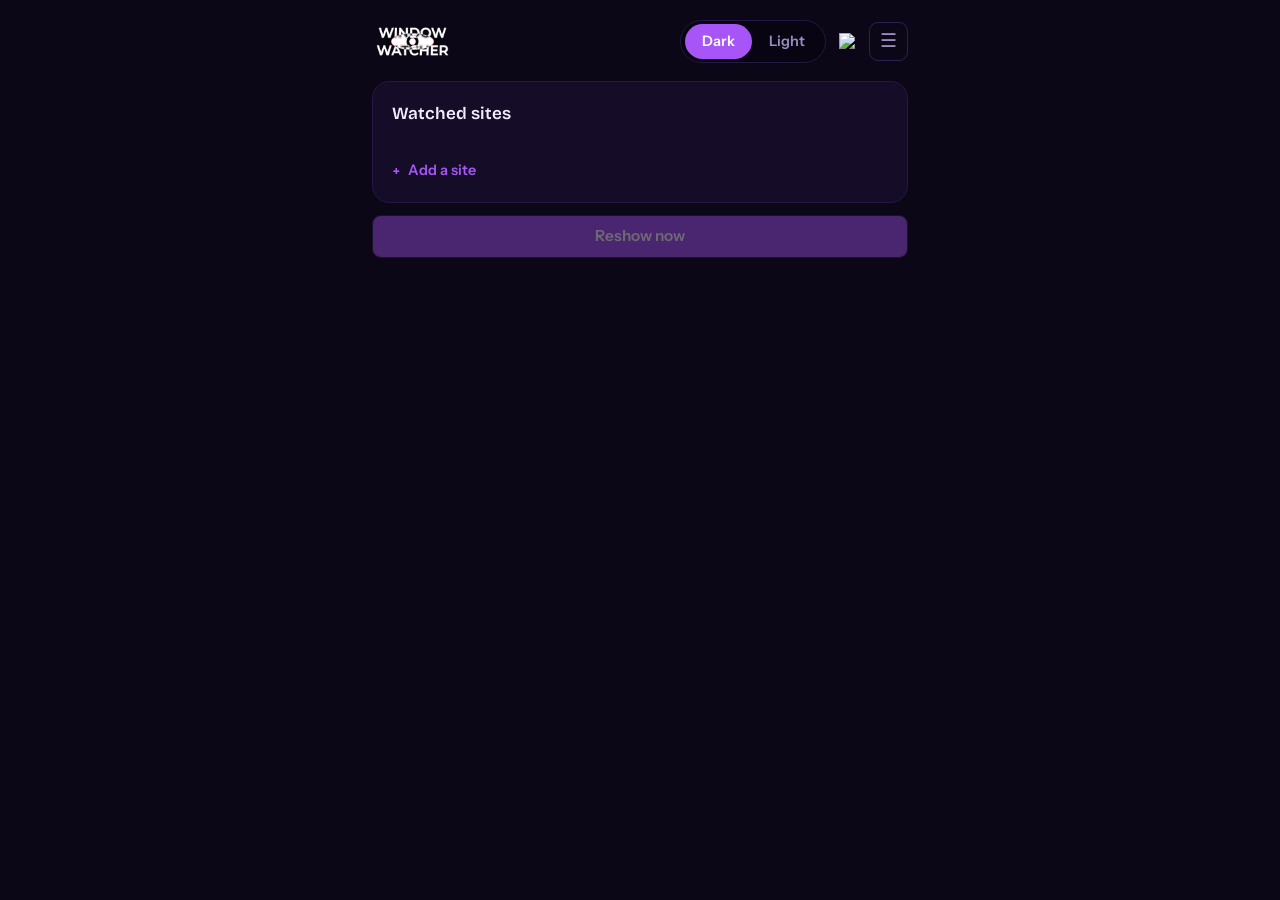
==== index.html @ 727615e8 "Fix HTML formatting issues and clean up code" ====
<!doctype html>
<html lang="en" data-theme="dark">
<head>
<meta charset="utf-8">
<meta name="viewport" content="width=device-width, initial-scale=1">
<title>Window Watcher</title>
<link rel="preconnect" href="https://fonts.googleapis.com">
<link rel="preconnect" href="https://fonts.gstatic.com" crossorigin>
<link href="https://fonts.googleapis.com/css2?family=Bricolage+Grotesque:opsz,wght@12..96,600;12..96,700&family=Instrument+Sans:wght@400;500;600&family=Space+Mono:wght@400&display=swap" rel="stylesheet">
<link rel="stylesheet" href="./style.css">
</head>
<body>
<div class="wrap">

  <header>
    <div class="brand">
      <img class="logo-dark" src="./images/windowwatcher-logo-darkmode.png" alt="Window Watcher">
      <img class="logo-light" src="./images/windowwatcher-logo-lightmode.png" alt="Window Watcher">
    </div>
    <div class="hgroup">
      <div class="seg" role="group" aria-label="Theme"><button id="thDark" aria-pressed="true">Dark</button><button id="thLight" aria-pressed="false">Light</button></div>
      <img id="statusIcon" alt="Disconnected" data-state="disconnected" title="Disconnected">
      <button class="iconbtn" id="menuBtn" aria-expanded="false" aria-label="Menu">☰</button>
    </div>
</header>

  <nav id="menu" hidden>
    <button data-view="behavior">Behavior</button>
    <button data-view="connection">Connection</button>
  </nav>

  <div class="notice" id="offline">
    <span>Not connected to Streamer.bot.</span>
    <button class="linkbtn" id="retryBtn">Retry</button>
    <a href="https://themadcurve.notion.site/Window-Watcher-3b947d7b963780dcb2dbd20a4332dcca" id="guideLink" target="_blank" rel="noopener">Setup guide</a>
  </div>

  <!-- HOME: watched sites -->
  <section class="view" id="view-sites">
    <section class="card">
      <h2>Watched sites</h2>
      <div id="siteList"></div>
      <details class="disclosure">
        <summary>Add a site</summary>
        <div class="addgrid">
          <div class="full"><label for="asName">Name</label><input class="inp" id="asName" placeholder="SoundCloud"></div>
          <div class="full"><label for="asSuffix">Tab title ends with</label><input class="inp mono" id="asSuffix" placeholder=" - SoundCloud"></div>
          <div><label for="asMode">Show</label><select class="inp" id="asMode"><option value="full">Full title</option><option value="media">Track • artist</option></select></div>
          <div><label for="asColor">Icon color</label><input class="inp" id="asColor" type="color" value="#a855f7"></div>
          <div class="full"><button class="btn primary" id="addBtn">Add site</button></div>
        </div>
      </details>
    </section>
    <button class="btn primary" id="reshowBtn" disabled>Reshow now</button>
    <div class="subtle" id="saveState"></div>
  </section>

  <!-- BEHAVIOR -->
  <section class="view" id="view-behavior" hidden>
    <div class="subhead"><button class="back" data-back>‹ Back</button><h1>Behavior</h1></div>
    <section class="card">
      <div class="field"><label>On-screen time <span class="val" id="durVal">30s</span></label><input type="range" id="duration" min="5" max="120" step="1" value="30"></div>
      <div class="row"><span class="lbl">Alignment</span>
        <div class="seg" role="group" aria-label="Alignment"><button id="alLeft" aria-pressed="false">Left</button><button id="alCenter" aria-pressed="true">Center</button><button id="alRight" aria-pressed="false">Right</button></div>
      </div>
      <div class="row"><span class="lbl">Show artist line</span><input type="checkbox" class="toggle" id="showArtist" checked></div>
      <details class="disclosure"><summary>Fade timing</summary>
        <div class="grid2">
          <div class="field"><label>Fade in <span class="val" id="inVal">800ms</span></label><input type="range" id="fadeIn" min="200" max="2000" step="50" value="800"></div>
          <div class="field"><label>Fade out <span class="val" id="outVal">600ms</span></label><input type="range" id="fadeOut" min="200" max="2000" step="50" value="600"></div>
        </div>
      </details>
      <p class="subtle left">Resize the box by scaling the browser source in OBS.</p>
    </section>
    <div class="previewSlot"></div>
  </section>

  <!-- CONNECTION -->
  <section class="view" id="view-connection" hidden>
    <div class="subhead"><button class="back" data-back>‹ Back</button><h1>Connection</h1></div>
    <section class="card">
      <div class="statusline"><img id="statusIcon2" alt=""><b id="connText">Disconnected</b><button class="linkbtn" id="retryBtn2">Reconnect</button></div>
      <div class="grid2">
        <div class="field"><label for="sbHost">Address</label><input class="inp mono" id="sbHost" value="127.0.0.1"></div>
        <div class="field"><label for="sbPort">Port</label><input class="inp mono" id="sbPort" value="8080"></div>
      </div>
      <div class="field"><label for="sbPass">Password (optional)</label><input class="inp mono" id="sbPass" type="password" placeholder="none"></div>
    </section>
    <section class="card">
      <h2>OBS overlay</h2>
      <button class="btn primary" id="overlayBtn">Copy overlay URL</button>
      <details class="disclosure export"><summary>Raw config</summary><pre id="configOut">{}</pre>
        <div class="btns"><button class="btn ghost" id="copyCfg">Copy config JSON</button></div>
      </details>
    </section>
  </section>

</div>

<!-- preview block, relocated into the active view -->
<div id="previewHolder" hidden>
  <div id="previewBlock">
    <section class="card">
      <h2>Preview <span class="side">live box</span></h2>
      <div class="stage">
        <div class="checker"></div>
        <div class="box" id="box">
          <div class="bi" id="bIcon">Y</div>
          <div><div class="bp" id="bPrimary">This is a Preview</div><div class="bs" id="bSecondary"></div></div>
        </div>
      </div>
      <div class="btns"><button class="btn ghost" id="testBtn">Test pop</button><button class="btn ghost" id="exitBtn">Play exit</button></div>
    </section>
  </div>
</div>

<div class="toast" id="toast"></div>

<script src="./script.js"></script>
</body>
</html>
---- style.css ----
:root{
  --accent:#a855f7;
  --font-display:"Bricolage Grotesque",system-ui,sans-serif;
  --font-body:"Instrument Sans",system-ui,sans-serif;
  --font-mono:"Space Mono",ui-monospace,monospace;
  --ease:cubic-bezier(.22,.61,.36,1);
  --ok:#3fd17a; --warn:#f5b544;

  --r-sm:.5rem; --r-md:.7rem; --r-lg:.95rem;
  --pad:1.05rem;      /* card padding */
  --gap:.7rem;        /* between cards */
  --stack:.85rem;     /* between items within a card */
  --ctl:2.4rem;       /* control height */
}
html[data-theme="dark"]{
  --bg:#0c0716;
  --bg-deep:#080411;
  --surface:#150d28;
  --raised:#1d1440;
  --border:#2c2150;
  --border-soft:#221944;
  --text:#f2ecff;
  --muted:#9a8cc0;
  --faint:#6b5f8e;
}

html[data-theme="light"]{
  --bg:#f4f1fb;
  --bg-deep:#ebe6f7;
  --surface:#fff;
  --raised:#faf8ff;
  --border:#ddd5f0;
  --border-soft:#e8e2f6;
  --text:#1c1233;
  --muted:#5f5480;
  --faint:#9a90b8;
}

/* the whole UI scales with the dock width */
html{
  font-size: clamp(11px, 3vw, 18px);
}

*{ box-sizing:border-box; }
body{
  margin:0;
  background:var(--bg);
  color:var(--text);
  font-family:var(--font-body);
  font-size:.95rem; line-height:1.5;
  -webkit-font-smoothing:antialiased;
  transition:background .3s var(--ease), color .3s var(--ease);
}
.wrap{
  max-width:32rem;
  margin:0 auto;
  padding:1rem 1.1rem 2.5rem;
}

/* header */
header{
  display:flex;
  align-items:center;
  justify-content:space-between;
  height:2.6rem;
  margin-bottom:.9rem;
}

.brand{ display:flex; align-items:center; }
.brand img{ height:1.7rem; width:auto; display:block; }
html[data-theme="dark"] .brand .logo-light{ display:none; }
html[data-theme="light"] .brand .logo-dark{ display:none; }

.hgroup{
  display:flex;
  align-items:center;
  gap:.7rem;
}

#statusIcon{
  width:.95rem;
  height:.95rem;
  display:block;
}

.iconbtn{
  appearance:none;
  background:transparent;
  border:1px solid var(--border);
  color:var(--muted);
  width:2.2rem;
  height:2.2rem;
  border-radius:var(--r-sm);
  cursor:pointer;
  font-size:1.05rem;
  line-height:1;
  display:grid;
  place-items:center; transition:border-color .2s, color .2s; }

.iconbtn:hover,

.iconbtn[aria-expanded="true"]{
  border-color:var(--accent);
  color:var(--accent);
}

/* menu sheet */
#menu{
  margin-bottom:.9rem;
  background:var(--surface);
  border:1px solid var(--border-soft);
  border-radius:var(--r-lg); overflow:hidden;
}

#menu[hidden]{
  display:none;
}

#menu button{
  appearance:none; width:100%;
  text-align:left;
  background:transparent;
  border:0;
  border-top:1px solid var(--border-soft);
  color:var(--text);
  font:inherit;
  font-weight:600;
  padding:.9rem 1rem;
  cursor:pointer;
  display:flex;
  align-items:center;
  justify-content:space-between;
  transition:background .15s;
}

#menu button:first-child{
  border-top:0;
}

#menu button:hover{
  background:var(--raised);
  color:var(--accent);
}

#menu button::after{
  content:"›";
  color:var(--faint);
  font-size:1.1rem;
}

/* offline notice */
.notice{ display:none; align-items:center; gap:.6rem; flex-wrap:wrap; background:color-mix(in srgb, var(--warn) 12%, var(--surface)); border:1px solid color-mix(in srgb, var(--warn) 35%, var(--border)); border-radius:var(--r-md); padding:.7rem .8rem; font-size:.85rem; margin-bottom:.9rem; }
.notice[data-show="1"]{ display:flex; }
.notice a{ color:var(--accent); }
.linkbtn{ appearance:none; background:transparent; border:0; color:var(--accent); font:inherit; font-weight:600; cursor:pointer; padding:0; text-decoration:underline; }

/* sub-page header */
.subhead{ display:flex; align-items:center; gap:.7rem; margin-bottom:.9rem; }
.back{ appearance:none; background:transparent; border:1px solid var(--border); color:var(--muted); border-radius:var(--r-sm); height:2.2rem; padding:0 .8rem; cursor:pointer; font:inherit; font-weight:600; font-size:.85rem; display:inline-flex; align-items:center; transition:.2s; }
.back:hover{ border-color:var(--accent); color:var(--text); }
.subhead h1{ margin:0; font-family:var(--font-display); font-weight:700; font-size:1.25rem; letter-spacing:-.01em; }

/* cards — even vertical rhythm via flex gap */
.card{ background:var(--surface); border:1px solid var(--border-soft); border-radius:var(--r-lg); padding:var(--pad); margin-bottom:var(--gap); display:flex; flex-direction:column; gap:var(--stack); }
.card h2{ margin:0; font-family:var(--font-display); font-weight:600; font-size:.95rem; display:flex; align-items:center; justify-content:space-between; }
.card h2 .side{ font-family:var(--font-mono); font-size:.62rem; color:var(--faint); font-weight:400; letter-spacing:.1em; text-transform:uppercase; }

/* aligned label/control row */
.row{ display:flex; align-items:center; justify-content:space-between; gap:.75rem; min-height:var(--ctl); }
.lbl{ font-size:.85rem; font-weight:500; }

/* segmented */
.seg{ display:inline-flex; background:var(--bg-deep); border:1px solid var(--border-soft); border-radius:999px; padding:.18rem; }
.seg button{ appearance:none; border:0; background:transparent; color:var(--muted); font:inherit; font-weight:600; font-size:.8rem; padding:.35rem .95rem; border-radius:999px; cursor:pointer; transition:.2s; }
.seg button[aria-pressed="true"]{ background:var(--accent); color:#fff; }

/* accent */
.swatches{ display:flex; flex-wrap:wrap; gap:.55rem; }
.swatch{ width:1.9rem; height:1.9rem; border-radius:.5rem; border:2px solid transparent; cursor:pointer; transition:transform .15s; }
.swatch:hover{ transform:translateY(-2px); }
.swatch[aria-pressed="true"]{ border-color:var(--text); box-shadow:0 0 0 3px var(--surface), 0 0 10px color-mix(in srgb, var(--swatch) 55%, transparent); }
.hexrow{ display:flex; align-items:center; gap:.55rem; }
.hexdot{ width:1.9rem; height:1.9rem; border-radius:.45rem; border:1px solid var(--border); background:var(--accent); flex-shrink:0; }
.hexrow .note{ color:var(--faint); font-size:.78rem; }

/* inputs */
.inp{ font-family:var(--font-body); font-size:.85rem; background:var(--bg-deep); color:var(--text); border:1px solid var(--border); border-radius:var(--r-sm); padding:0 .7rem; height:var(--ctl); width:100%; }
.inp.mono{ font-family:var(--font-mono); }
select.inp{ padding:0 .5rem; }
.inp[type="color"]{ padding:.2rem; cursor:pointer; }
.inp:focus-visible{ outline:2px solid var(--accent); outline-offset:1px; }
.hexrow .inp{ width:6.5rem; text-transform:uppercase; }

/* site rows — aligned grid */
.site{ display:grid; grid-template-columns:2rem 1fr auto auto; align-items:center; gap:.7rem; padding:.55rem 0; border-top:1px solid var(--border-soft); }
.site:first-child{ border-top:0; }
.site .si{ width:2rem; height:2rem; border-radius:.5rem; display:grid; place-items:center; color:#fff; font-family:var(--font-display); font-weight:700; font-size:.9rem; background:var(--sc,var(--accent)); }
.site[data-on="false"] .si{ filter:grayscale(1); opacity:.4; }
.site .nm{ font-weight:600; font-size:.85rem; }
.site .dt{ font-family:var(--font-mono); font-size:.66rem; color:var(--muted); margin-top:1px; }
.x{ appearance:none; background:transparent; border:1px solid var(--border); color:var(--muted); width:1.7rem; height:1.7rem; border-radius:.45rem; cursor:pointer; font-size:.9rem; line-height:1; }
.x:hover{ border-color:#ff8080; color:#ff9d9d; }
.toggle{ appearance:none; width:2.7rem; height:1.5rem; background:var(--border); border-radius:999px; position:relative; cursor:pointer; transition:background .2s; flex-shrink:0; }
.toggle::after{ content:""; position:absolute; top:.18rem; left:.18rem; width:1.14rem; height:1.14rem; border-radius:50%; background:#fff; transition:transform .2s; }
.toggle:checked{ background:var(--accent); }
.toggle:checked::after{ transform:translateX(1.2rem); }
.toggle:focus-visible{ outline:2px solid var(--accent); outline-offset:2px; }

/* disclosures */
.disclosure > summary{ list-style:none; cursor:pointer; font-size:.8rem; font-weight:600; color:var(--accent); display:inline-flex; align-items:center; gap:.4rem; }
.disclosure > summary::-webkit-details-marker{ display:none; }
.disclosure > summary::before{ content:"+"; font-family:var(--font-mono); }
.disclosure[open] > summary::before{ content:"–"; }
.addgrid{ display:grid; grid-template-columns:1fr 1fr; gap:.7rem; margin-top:.85rem; }
.addgrid .full{ grid-column:1 / -1; }
.addgrid label, .field label{ display:block; font-size:.75rem; font-weight:600; color:var(--muted); margin-bottom:.35rem; }

/* window picker list */
#winList{ border:1px solid var(--border-soft); border-radius:var(--r-sm); overflow:hidden; }
#winList[hidden]{ display:none; }
#winList button{ appearance:none; width:100%; text-align:left; background:var(--bg-deep); border:0; border-top:1px solid var(--border-soft); color:var(--text); font:inherit; font-size:.8rem; padding:.6rem .7rem; cursor:pointer; white-space:nowrap; overflow:hidden; text-overflow:ellipsis; }
#winList button:first-child{ border-top:0; }
#winList button:hover{ background:var(--raised); color:var(--accent); }
#winList .empty{ padding:.65rem .7rem; font-size:.78rem; color:var(--faint); }

/* fields (sliders etc.) */
.field label .val{ font-family:var(--font-mono); color:var(--accent); font-size:.72rem; float:right; }
input[type="range"]{ width:100%; accent-color:var(--accent); margin:.2rem 0 0; }
.grid2{ display:grid; grid-template-columns:1fr 1fr; gap:.85rem; margin-top:.85rem; }

/* preview */
.stage{ position:relative; height:10.5rem; border-radius:var(--r-md); overflow:hidden; background:var(--bg-deep); border:1px solid var(--border-soft); }
.stage .checker{ position:absolute; inset:0; opacity:.22; background-image:linear-gradient(45deg,var(--border-soft) 25%,transparent 25%),linear-gradient(-45deg,var(--border-soft) 25%,transparent 25%),linear-gradient(45deg,transparent 75%,var(--border-soft) 75%),linear-gradient(-45deg,transparent 75%,var(--border-soft) 75%); background-size:1.2rem 1.2rem; background-position:0 0,0 .6rem,.6rem -.6rem,-.6rem 0; }
.box{ position:absolute; bottom:.9rem; display:inline-flex; align-items:center; gap:.6rem; max-width:calc(100% - 1.8rem); padding:.6rem .85rem .6rem .65rem; border-radius:.7rem; background:color-mix(in srgb, var(--bg) 82%, transparent); border:1px solid color-mix(in srgb, var(--accent) 40%, var(--border)); backdrop-filter:blur(7px); box-shadow:0 5px 16px color-mix(in srgb, var(--accent) 22%, transparent); opacity:0; white-space:nowrap; }
.box[data-align="left"]{ left:.9rem; }
.box[data-align="center"]{ left:50%; }
.box[data-align="right"]{ right:.9rem; }
.box .bi{ width:2rem; height:2rem; border-radius:.5rem; display:grid; place-items:center; color:#fff; font-family:var(--font-display); font-weight:700; font-size:.85rem; background:var(--bc,var(--accent)); flex-shrink:0; }
.box .bp{ font-weight:600; font-size:.85rem; overflow:hidden; text-overflow:ellipsis; }
.box .bs{ font-family:var(--font-mono); font-size:.68rem; color:var(--muted); }

/* buttons — full width by default; side-by-side inside .btns */
.btn{ appearance:none; font:inherit; font-weight:600; font-size:.85rem; border-radius:var(--r-sm); height:var(--ctl); padding:0 .9rem; cursor:pointer; border:1px solid var(--border); background:var(--raised); color:var(--text); transition:transform .12s, border-color .2s; width:100%; display:inline-flex; align-items:center; justify-content:center; }
.btn:hover{ transform:translateY(-1px); border-color:var(--accent); }
.btn.primary{ background:var(--accent); border-color:var(--accent); color:#fff; }
.btn.ghost{ font-size:.78rem; height:2rem; }
.btn[disabled]{ opacity:.4; cursor:not-allowed; transform:none; border-color:var(--border); }
.btns{ display:flex; gap:.55rem; }
.btns .btn{ flex:1; width:auto; }

.subtle{ text-align:center; font-size:.72rem; color:var(--faint); min-height:1rem; }
.subtle.left{ text-align:left; }
.statusline{ display:flex; align-items:center; gap:.55rem; font-size:.85rem; }
.statusline img{ width:.8rem; height:.8rem; }
.statusline .linkbtn{ margin-left:auto; }

.export pre{ margin:0; font-family:var(--font-mono); font-size:.7rem; color:var(--muted); max-height:9rem; overflow:auto; white-space:pre-wrap; word-break:break-word; background:var(--bg-deep); padding:.7rem; border-radius:var(--r-sm); }

.toast{ position:fixed; bottom:1.1rem; left:50%; transform:translateX(-50%) translateY(1rem); background:var(--raised); border:1px solid var(--accent); color:var(--text); padding:.6rem 1rem; border-radius:999px; font-size:.8rem; font-weight:600; opacity:0; pointer-events:none; transition:.25s var(--ease); z-index:10; }
.toast.show{ opacity:1; transform:translateX(-50%) translateY(0); }
.view[hidden]{ display:none; }
@media (prefers-reduced-motion:reduce){ *{ transition-duration:.01ms !important; } }
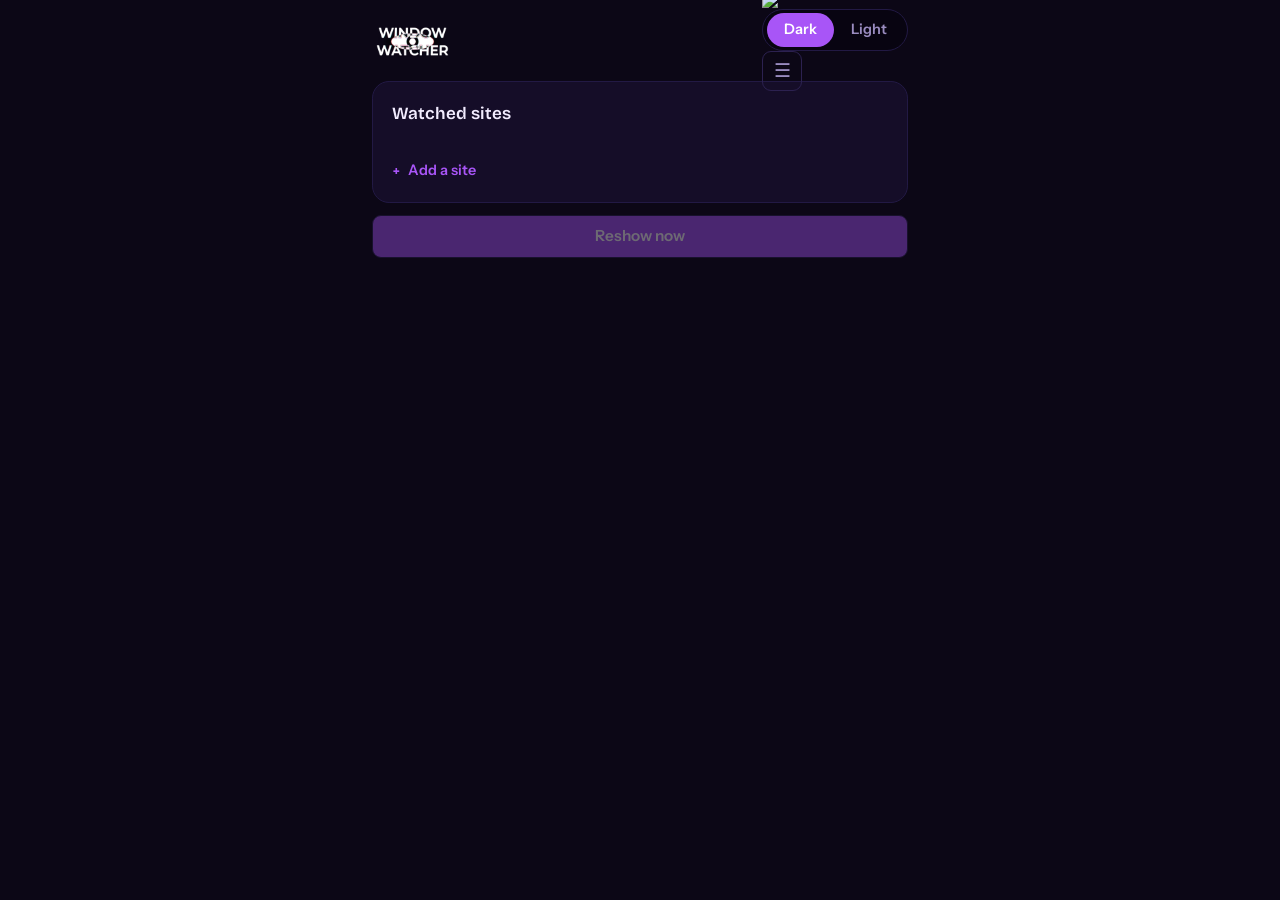
==== commit 79553567: "Refactor header and navigation structure" ====
--- a/index.html
+++ b/index.html
@@ -17,12 +17,14 @@
       <img class="logo-dark" src="./images/windowwatcher-logo-darkmode.png" alt="Window Watcher">
       <img class="logo-light" src="./images/windowwatcher-logo-lightmode.png" alt="Window Watcher">
     </div>
-    <div class="hgroup">
-      <div class="seg" role="group" aria-label="Theme"><button id="thDark" aria-pressed="true">Dark</button><button id="thLight" aria-pressed="false">Light</button></div>
+    <div class="headbar">
       <img id="statusIcon" alt="Disconnected" data-state="disconnected" title="Disconnected">
-      <button class="iconbtn" id="menuBtn" aria-expanded="false" aria-label="Menu">☰</button>
+      <div class="right">
+        <div class="seg" role="group" aria-label="Theme"><button id="thDark" aria-pressed="true">Dark</button><button id="thLight" aria-pressed="false">Light</button></div>
+        <button class="iconbtn" id="menuBtn" aria-expanded="false" aria-label="Menu">☰</button>
+      </div>
     </div>
-</header>
+  </header>
 
   <nav id="menu" hidden>
     <button data-view="behavior">Behavior</button>
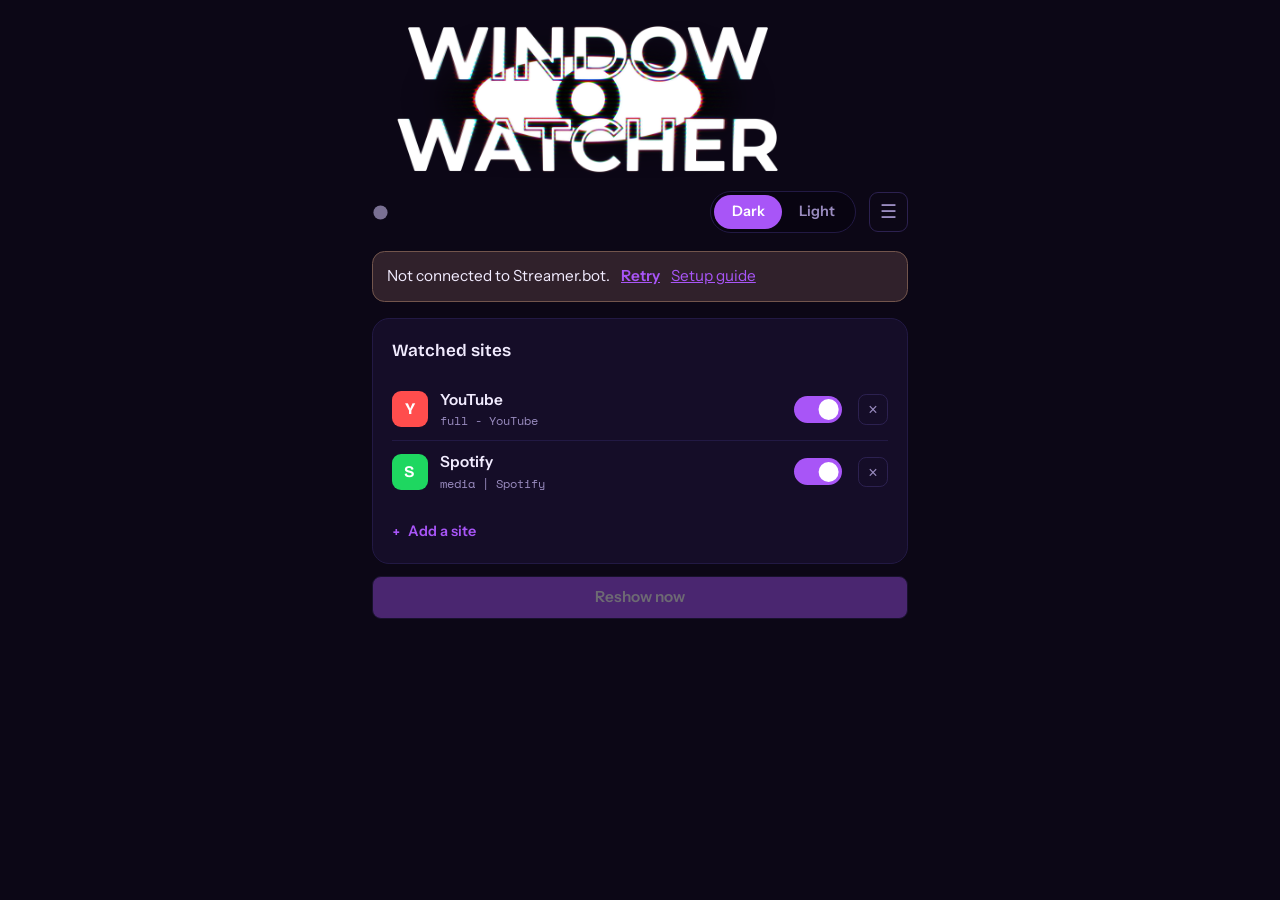
==== commit 6463452d: "Update index.html with new structure and elements" ====
--- a/index.html
+++ b/index.html
@@ -57,10 +57,24 @@
     <div class="subtle" id="saveState"></div>
   </section>
 
+  <!-- APPEARANCE -->
+  <section class="view" id="view-appearance" hidden>
+    <div class="subhead"><button class="back" data-back>‹ Back</button><h1>Appearance</h1></div>
+    
+    <div class="previewSlot"></div>
+  </section>
+
   <!-- BEHAVIOR -->
   <section class="view" id="view-behavior" hidden>
     <div class="subhead"><button class="back" data-back>‹ Back</button><h1>Behavior</h1></div>
     <section class="card">
+      <section class="card">
+        <div class="row"><span class="lbl">Theme</span>
+          <div class="seg" role="group" aria-label="Theme"><button id="thDark" aria-pressed="true">Dark</button><button id="thLight" aria-pressed="false">Light</button></div>
+        </div>
+        <div class="swatches" id="swatches"></div>
+        <div class="hexrow"><div class="hexdot" id="hexDot"></div><input class="inp mono" id="hexInput" value="#A855F7" maxlength="7" aria-label="Custom accent"><span class="note">custom hex</span></div>
+      </section>
       <div class="field"><label>On-screen time <span class="val" id="durVal">30s</span></label><input type="range" id="duration" min="5" max="120" step="1" value="30"></div>
       <div class="row"><span class="lbl">Alignment</span>
         <div class="seg" role="group" aria-label="Alignment"><button id="alLeft" aria-pressed="false">Left</button><button id="alCenter" aria-pressed="true">Center</button><button id="alRight" aria-pressed="false">Right</button></div>
--- a/style.css
+++ b/style.css
@@ -60,22 +60,17 @@
 /* header */
 header{
   display:flex;
-  align-items:center;
-  justify-content:space-between;
-  height:2.6rem;
-  margin-bottom:.9rem;
-}
-
-.brand{ display:flex; align-items:center; }
-.brand img{ height:1.7rem; width:auto; display:block; }
+  flex-direction:column;
+  gap:.6rem;
+  margin-bottom:1rem;
+}
+
+.brand img{ width:100%; max-width:24rem; height:auto; display:block; }
 html[data-theme="dark"] .brand .logo-light{ display:none; }
 html[data-theme="light"] .brand .logo-dark{ display:none; }
 
-.hgroup{
-  display:flex;
-  align-items:center;
-  gap:.7rem;
-}
+.headbar{ display:flex; align-items:center; justify-content:space-between; gap:.7rem; }
+.headbar .right{ display:flex; align-items:center; gap:.7rem; }
 
 #statusIcon{
   width:.95rem;
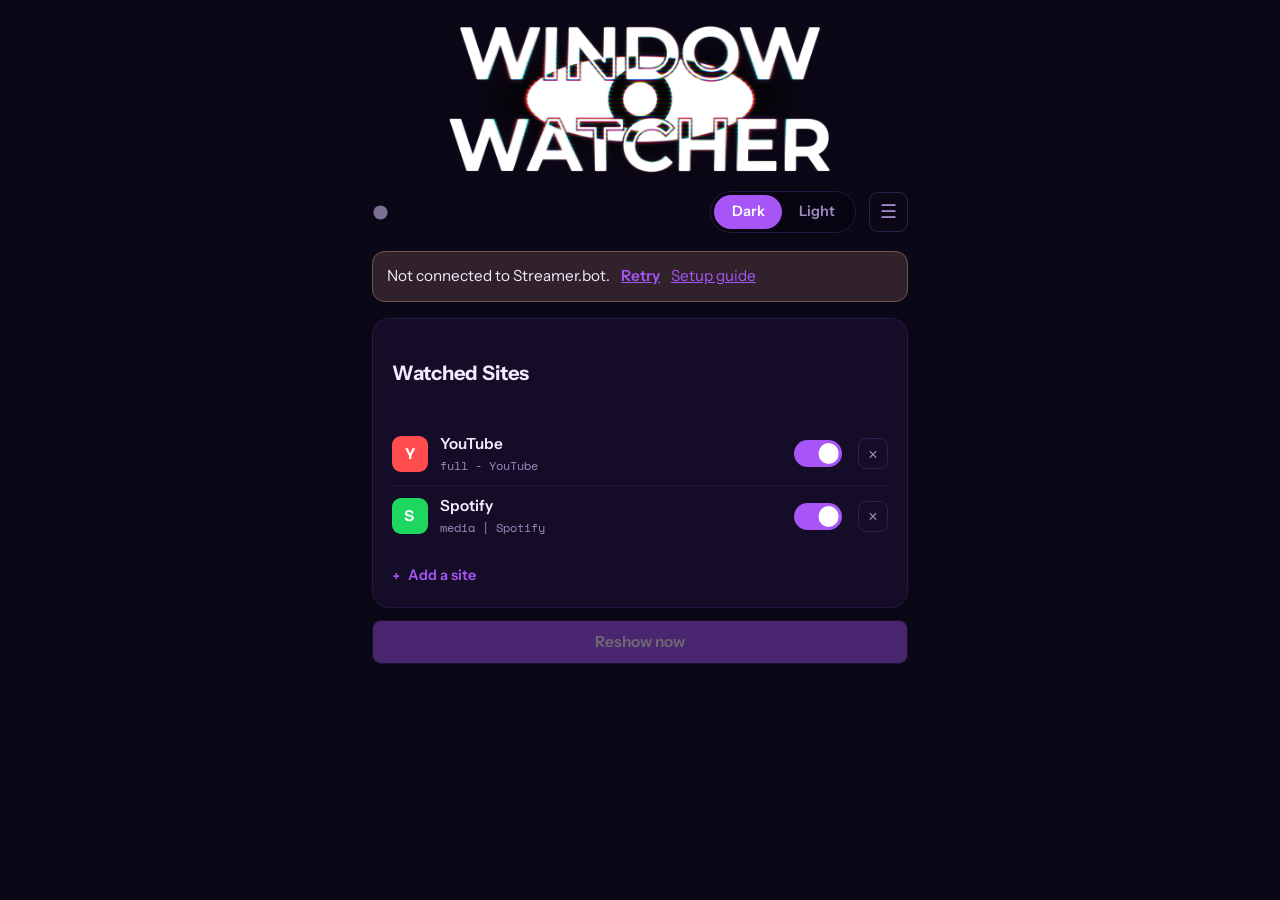
==== commit bd96d68c: "Fix HTML formatting and structure" ====
--- a/index.html
+++ b/index.html
@@ -40,7 +40,7 @@
   <!-- HOME: watched sites -->
   <section class="view" id="view-sites">
     <section class="card">
-      <h2>Watched sites</h2>
+      <h1>Watched Sites</h1>
       <div id="siteList"></div>
       <details class="disclosure">
         <summary>Add a site</summary>
--- a/style.css
+++ b/style.css
@@ -65,7 +65,7 @@
   margin-bottom:1rem;
 }
 
-.brand img{ width:100%; max-width:24rem; height:auto; display:block; }
+.brand img{ width:100%; max-width:24rem; height:auto; display:block; margin:auto; }
 html[data-theme="dark"] .brand .logo-light{ display:none; }
 html[data-theme="light"] .brand .logo-dark{ display:none; }
 
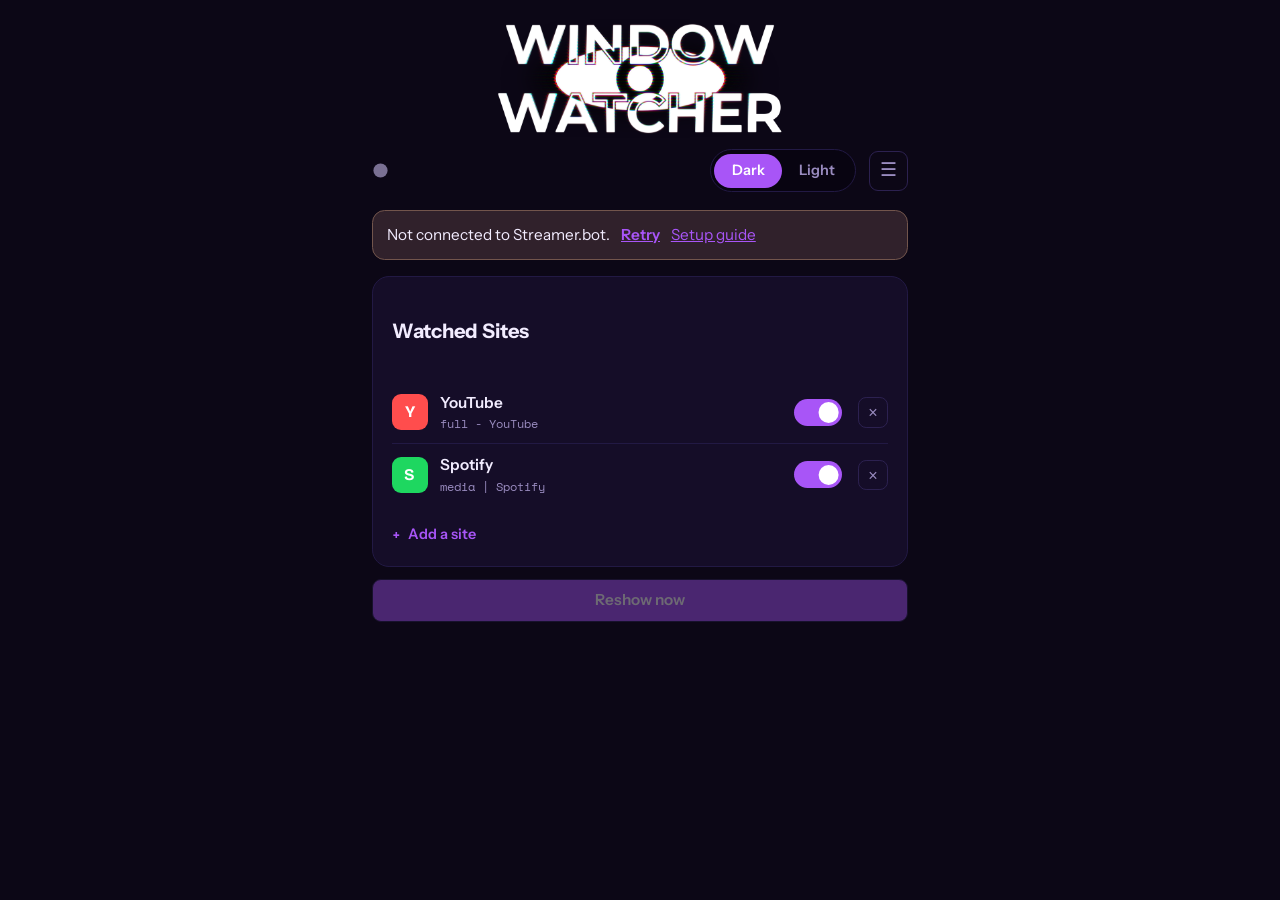
==== commit 478b52e2: "Fix HTML formatting and structure" ====
--- a/index.html
+++ b/index.html
@@ -48,7 +48,7 @@
           <div class="full"><label for="asName">Name</label><input class="inp" id="asName" placeholder="SoundCloud"></div>
           <div class="full"><label for="asSuffix">Tab title ends with</label><input class="inp mono" id="asSuffix" placeholder=" - SoundCloud"></div>
           <div><label for="asMode">Show</label><select class="inp" id="asMode"><option value="full">Full title</option><option value="media">Track • artist</option></select></div>
-          <div><label for="asColor">Icon color</label><input class="inp" id="asColor" type="color" value="#a855f7"></div>
+          <div><label for="asColor">Pop-up Color</label><input class="inp" id="asColor" type="color" value="#a855f7"></div>
           <div class="full"><button class="btn primary" id="addBtn">Add site</button></div>
         </div>
       </details>
--- a/style.css
+++ b/style.css
@@ -65,7 +65,7 @@
   margin-bottom:1rem;
 }
 
-.brand img{ width:100%; max-width:24rem; height:auto; display:block; margin:auto; }
+.brand img{ width:60%; max-width:24rem; height:auto; display:block; margin:0 auto; }
 html[data-theme="dark"] .brand .logo-light{ display:none; }
 html[data-theme="light"] .brand .logo-dark{ display:none; }
 
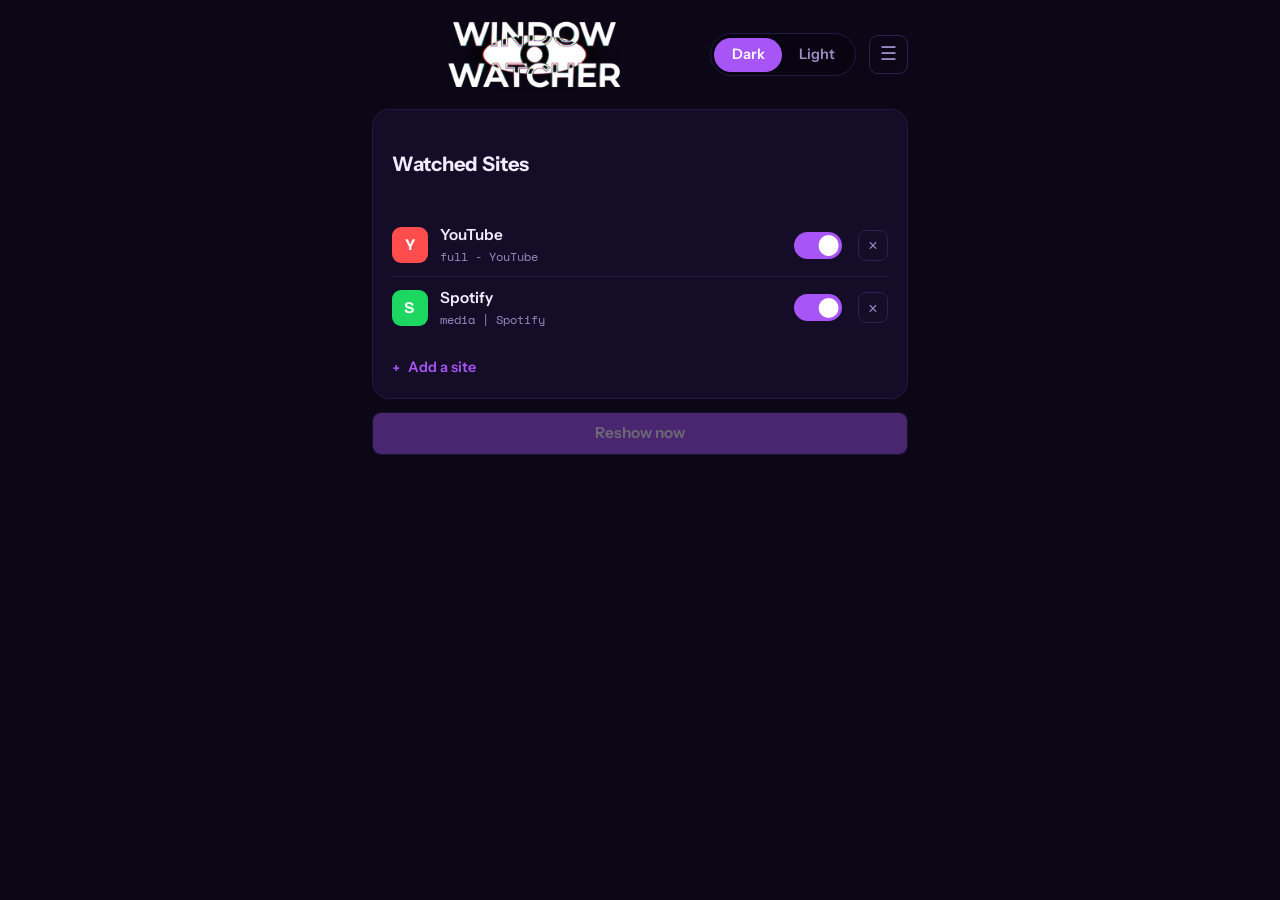
==== commit 418e5d17: "Fix formatting issues in index.html" ====
--- a/index.html
+++ b/index.html
@@ -13,12 +13,11 @@
 <div class="wrap">
 
   <header>
-    <div class="brand">
-      <img class="logo-dark" src="./images/windowwatcher-logo-darkmode.png" alt="Window Watcher">
-      <img class="logo-light" src="./images/windowwatcher-logo-lightmode.png" alt="Window Watcher">
-    </div>
     <div class="headbar">
-      <img id="statusIcon" alt="Disconnected" data-state="disconnected" title="Disconnected">
+      <div class="brand">
+        <img class="logo-dark" src="./images/windowwatcher-logo-darkmode.png" alt="Window Watcher">
+        <img class="logo-light" src="./images/windowwatcher-logo-lightmode.png" alt="Window Watcher">
+      </div>
       <div class="right">
         <div class="seg" role="group" aria-label="Theme"><button id="thDark" aria-pressed="true">Dark</button><button id="thLight" aria-pressed="false">Light</button></div>
         <button class="iconbtn" id="menuBtn" aria-expanded="false" aria-label="Menu">☰</button>
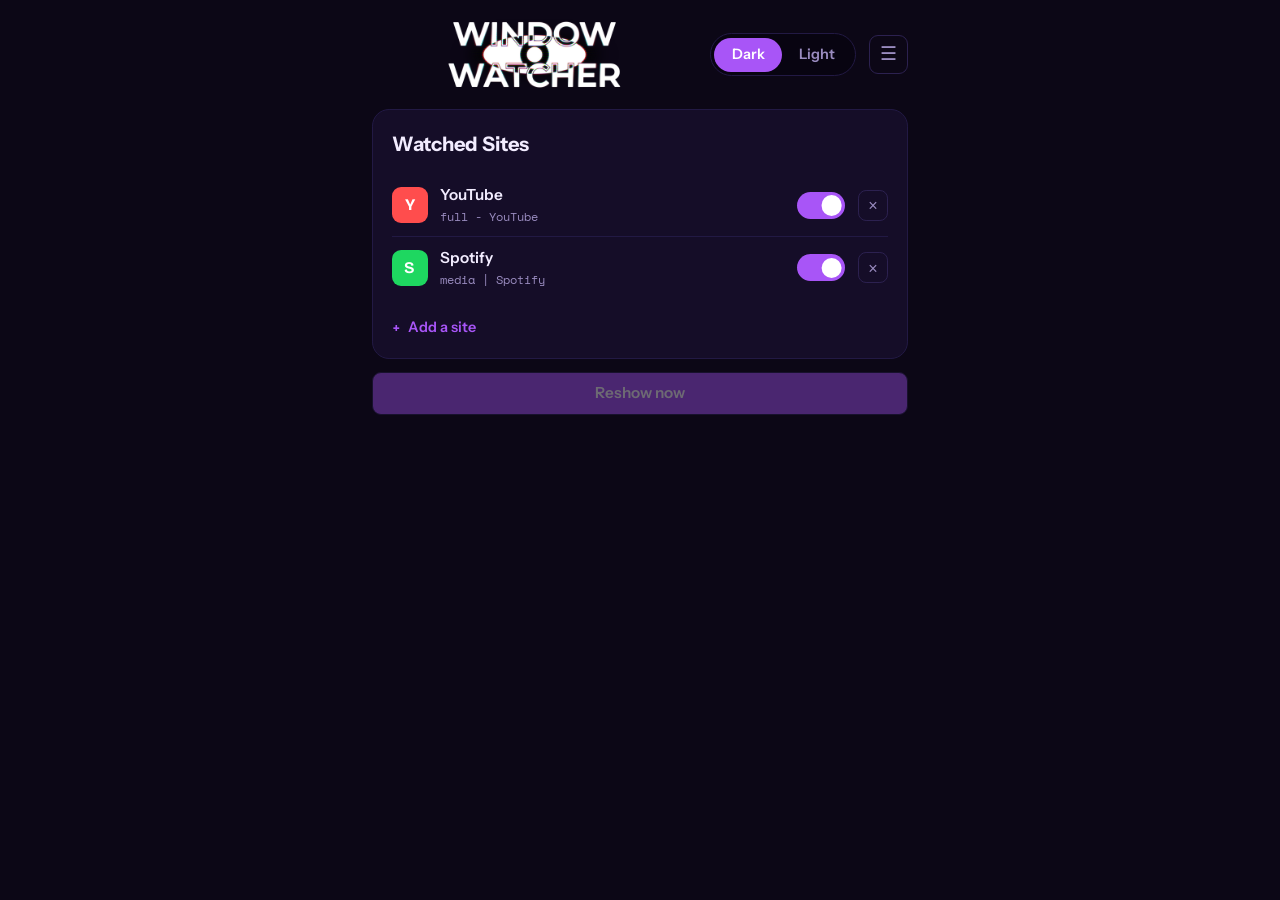
==== commit 2b448561: "Fix HTML encoding issues in index.html" ====
--- a/index.html
+++ b/index.html
@@ -94,7 +94,7 @@
   <section class="view" id="view-connection" hidden>
     <div class="subhead"><button class="back" data-back>‹ Back</button><h1>Connection</h1></div>
     <section class="card">
-      <div class="statusline"><img id="statusIcon2" alt=""><b id="connText">Disconnected</b><button class="linkbtn" id="retryBtn2">Reconnect</button></div>
+      <div class="statusline"><b id="connText">Disconnected</b><button class="linkbtn" id="retryBtn2">Reconnect</button></div>
       <div class="grid2">
         <div class="field"><label for="sbHost">Address</label><input class="inp mono" id="sbHost" value="127.0.0.1"></div>
         <div class="field"><label for="sbPort">Port</label><input class="inp mono" id="sbPort" value="8080"></div>
--- a/style.css
+++ b/style.css
@@ -41,7 +41,11 @@
   font-size: clamp(11px, 3vw, 18px);
 }
 
-*{ box-sizing:border-box; }
+*{
+  box-sizing:border-box;
+  margin: 0;
+ }
+
 body{
   margin:0;
   background:var(--bg);
@@ -71,12 +75,6 @@
 
 .headbar{ display:flex; align-items:center; justify-content:space-between; gap:.7rem; }
 .headbar .right{ display:flex; align-items:center; gap:.7rem; }
-
-#statusIcon{
-  width:.95rem;
-  height:.95rem;
-  display:block;
-}
 
 .iconbtn{
   appearance:none;
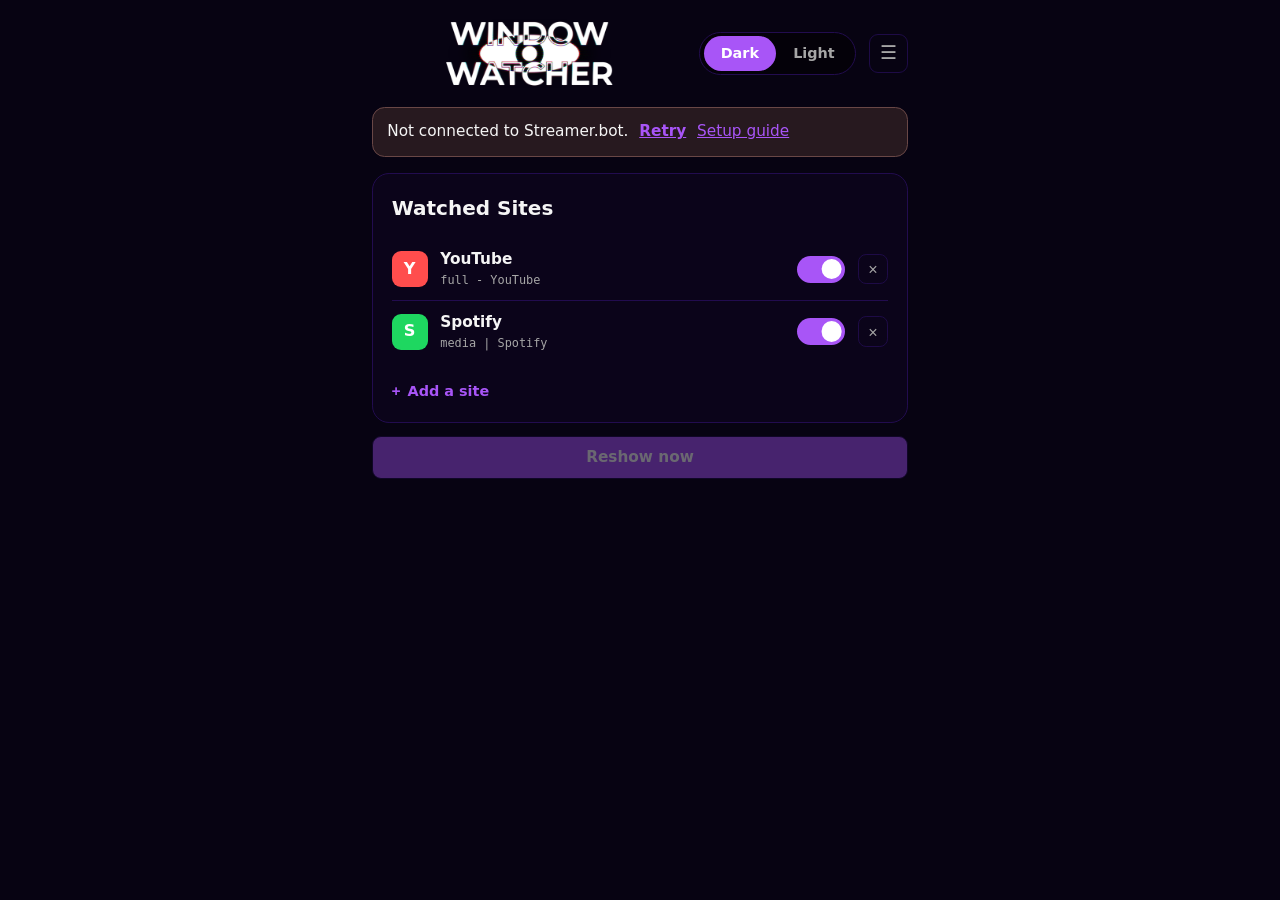
==== commit ee78ed65: "Change font families in index.html Updated font families in the HTML file." ====
--- a/index.html
+++ b/index.html
@@ -6,7 +6,7 @@
 <title>Window Watcher</title>
 <link rel="preconnect" href="https://fonts.googleapis.com">
 <link rel="preconnect" href="https://fonts.gstatic.com" crossorigin>
-<link href="https://fonts.googleapis.com/css2?family=Bricolage+Grotesque:opsz,wght@12..96,600;12..96,700&family=Instrument+Sans:wght@400;500;600&family=Space+Mono:wght@400&display=swap" rel="stylesheet">
+<link href="https://fonts.googleapis.com/css2?family=Montserrat:opsz,wght@12..96,600;12..96,700&family=Bitcount+Grid+Single:wght@400;500;600&family=VT323:wght@400&display=swap" rel="stylesheet">
 <link rel="stylesheet" href="./style.css">
 </head>
 <body>
--- a/style.css
+++ b/style.css
@@ -13,27 +13,27 @@
   --ctl:2.4rem;       /* control height */
 }
 html[data-theme="dark"]{
-  --bg:#0c0716;
-  --bg-deep:#080411;
-  --surface:#150d28;
-  --raised:#1d1440;
-  --border:#2c2150;
-  --border-soft:#221944;
-  --text:#f2ecff;
-  --muted:#9a8cc0;
-  --faint:#6b5f8e;
+  --bg:#070312;
+  --bg-deep:#040109;
+  --surface:#0b041a;
+  --raised:#13072c;
+  --border:#1e0b47;
+  --border-soft:#220c4f;
+  --text:#f5f5f5;
+  --muted:#a6a6a6;
+  --faint:#757575;
 }
 
 html[data-theme="light"]{
-  --bg:#f4f1fb;
-  --bg-deep:#ebe6f7;
+  --bg:#f9f7fd;
+  --bg-deep:#f3effb;
   --surface:#fff;
-  --raised:#faf8ff;
-  --border:#ddd5f0;
-  --border-soft:#e8e2f6;
-  --text:#1c1233;
-  --muted:#5f5480;
-  --faint:#9a90b8;
+  --raised:#ffffff;
+  --border:#e6dff6;
+  --border-soft:#e9e2f8;
+  --text:#242424;
+  --muted:#6b6b6b;
+  --faint:#a3a3a3;
 }
 
 /* the whole UI scales with the dock width */
@@ -155,7 +155,7 @@
 
 /* cards — even vertical rhythm via flex gap */
 .card{ background:var(--surface); border:1px solid var(--border-soft); border-radius:var(--r-lg); padding:var(--pad); margin-bottom:var(--gap); display:flex; flex-direction:column; gap:var(--stack); }
-.card h2{ margin:0; font-family:var(--font-display); font-weight:600; font-size:.95rem; display:flex; align-items:center; justify-content:space-between; }
+.card h2{ margin:0; font-family:var(--font-display); display:flex; align-items:center; justify-content:space-between; }
 .card h2 .side{ font-family:var(--font-mono); font-size:.62rem; color:var(--faint); font-weight:400; letter-spacing:.1em; text-transform:uppercase; }
 
 /* aligned label/control row */
